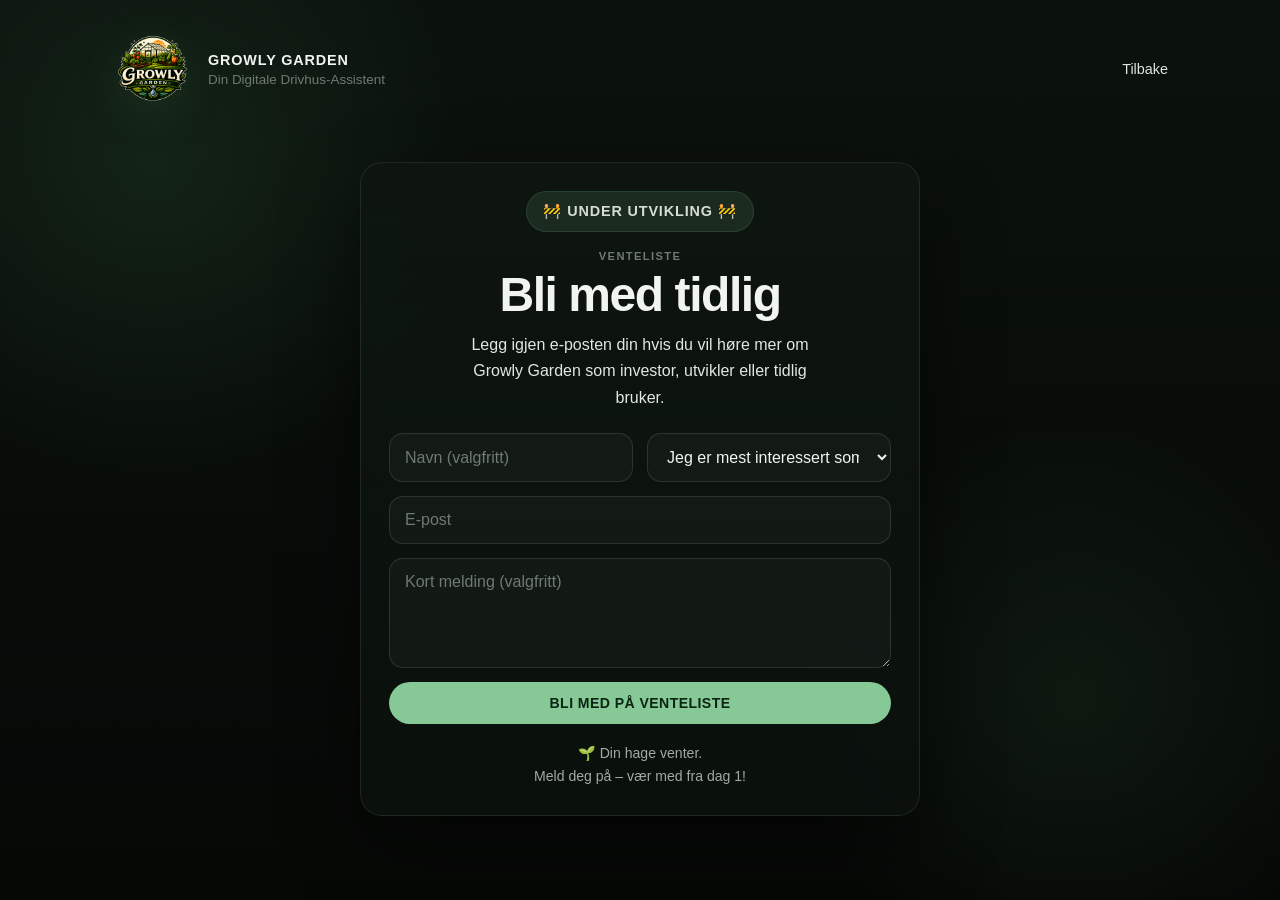
==== waitlist.html @ f8bc63e5 "Add files via upload" ====
<!DOCTYPE html>
<html lang="no">
<head>
    <meta charset="UTF-8">
    <meta name="viewport" content="width=device-width, initial-scale=1.0">
    <title>Venteliste | Growly Garden</title>
    <style>
        :root {
            --bg: #060806;
            --bg-soft: #0b120d;
            --panel: rgba(11, 17, 13, 0.88);
            --panel-strong: rgba(14, 22, 17, 0.96);
            --text: #f2f4ef;
            --muted: #a1aba2;
            --muted-soft: #6f7a72;
            --line: rgba(169, 198, 173, 0.12);
            --accent: #86c996;
            --accent-soft: rgba(134, 201, 150, 0.12);
            --shadow: 0 30px 80px rgba(0, 0, 0, 0.45);
        }

        * {
            box-sizing: border-box;
        }

        html,
        body {
            min-height: 100%;
            margin: 0;
        }

        body {
            font-family: "Avenir Next", "Segoe UI", "Helvetica Neue", Arial, sans-serif;
            color: var(--text);
            background:
                radial-gradient(circle at 12% 18%, rgba(52, 103, 62, 0.22), transparent 24%),
                radial-gradient(circle at 84% 78%, rgba(52, 103, 62, 0.16), transparent 22%),
                linear-gradient(180deg, var(--bg-soft) 0%, var(--bg) 100%);
        }

        .background-grid {
            position: fixed;
            inset: 0;
            pointer-events: none;
            opacity: 0.18;
            background:
                repeating-linear-gradient(
                    0deg,
                    transparent,
                    transparent 39px,
                    rgba(134, 201, 150, 0.04) 39px,
                    rgba(134, 201, 150, 0.04) 40px
                ),
                repeating-linear-gradient(
                    90deg,
                    transparent,
                    transparent 39px,
                    rgba(134, 201, 150, 0.04) 39px,
                    rgba(134, 201, 150, 0.04) 40px
                );
        }

        .shell {
            position: relative;
            z-index: 1;
            width: min(100%, 1120px);
            margin: 0 auto;
            padding: 28px 32px 44px;
        }

        .topbar {
            display: flex;
            justify-content: space-between;
            align-items: center;
            gap: 24px;
            margin-bottom: 52px;
        }

        .brand {
            display: flex;
            align-items: center;
            gap: 14px;
        }

        .brand-logo {
            width: 82px;
            height: 82px;
            object-fit: contain;
            filter: drop-shadow(0 12px 20px rgba(74, 127, 86, 0.16));
        }

        .brand-name,
        .brand-subtitle,
        .kicker,
        .card-label {
            margin: 0;
        }

        .brand-name {
            font-size: 0.9rem;
            font-weight: 700;
            letter-spacing: 0.06em;
            text-transform: uppercase;
        }

        .brand-subtitle {
            margin-top: 4px;
            color: var(--muted-soft);
            font-size: 0.84rem;
        }

        .back-link {
            color: #dce5dd;
            text-decoration: none;
            font-size: 0.9rem;
        }

        .back-link:hover {
            color: var(--accent);
        }

        .card {
            width: min(100%, 560px);
            margin: 0 auto;
            padding: 28px;
            border: 1px solid var(--line);
            border-radius: 22px;
            background: linear-gradient(180deg, var(--panel-strong) 0%, var(--panel) 100%);
            backdrop-filter: blur(10px);
            box-shadow: var(--shadow);
        }

        .kicker {
            display: flex;
            align-items: center;
            justify-content: center;
            width: fit-content;
            margin: 0 auto 18px;
            padding: 11px 16px;
            border-radius: 999px;
            border: 1px solid rgba(134, 201, 150, 0.14);
            background: var(--accent-soft);
            color: #d6ddd6;
            font-size: 0.9rem;
            font-weight: 700;
            letter-spacing: 0.06em;
            text-transform: uppercase;
        }

        h1 {
            margin: 0 0 12px;
            font-size: clamp(2rem, 4vw, 3rem);
            line-height: 1.04;
            letter-spacing: -0.03em;
            text-align: center;
        }

        .lead {
            margin: 0 auto 22px;
            max-width: 38ch;
            color: #e1e7e1;
            font-size: 1rem;
            line-height: 1.65;
            text-align: center;
        }

        .card-label {
            margin-bottom: 8px;
            color: var(--muted-soft);
            font-size: 0.7rem;
            font-weight: 700;
            letter-spacing: 0.12em;
            text-transform: uppercase;
            text-align: center;
        }

        form {
            display: grid;
            gap: 14px;
            margin-top: 18px;
        }

        input,
        select,
        textarea,
        button {
            font: inherit;
        }

        input,
        select,
        textarea {
            width: 100%;
            padding: 14px 15px;
            border: 1px solid rgba(169, 198, 173, 0.16);
            border-radius: 14px;
            background: rgba(255, 255, 255, 0.03);
            color: var(--text);
        }

        textarea {
            min-height: 110px;
            resize: vertical;
        }

        input::placeholder,
        textarea::placeholder {
            color: var(--muted-soft);
        }

        .grid {
            display: grid;
            grid-template-columns: repeat(2, minmax(0, 1fr));
            gap: 14px;
        }

        .primary-cta {
            display: inline-flex;
            align-items: center;
            justify-content: center;
            padding: 13px 18px;
            border: 0;
            border-radius: 999px;
            background: var(--accent);
            color: #0a2514;
            text-decoration: none;
            font-size: 0.88rem;
            font-weight: 800;
            letter-spacing: 0.03em;
            cursor: pointer;
        }

        .primary-cta:hover {
            filter: brightness(1.05);
        }

        .note {
            margin: 18px 0 0;
            color: var(--muted);
            font-size: 0.88rem;
            line-height: 1.6;
            text-align: center;
        }

        .note strong {
            color: #dce5dd;
        }

        @media (max-width: 760px) {
            .shell {
                padding: 22px 20px 34px;
            }

            .topbar {
                margin-bottom: 34px;
                flex-direction: column;
                align-items: flex-start;
            }

            .card {
                padding: 22px 18px;
            }

            .grid {
                grid-template-columns: 1fr;
            }
        }
    </style>
</head>
<body>
    <div class="background-grid"></div>

    <main class="shell">
        <header class="topbar">
            <div class="brand">
                <img class="brand-logo" src="assets/logo.png" alt="Growly Garden logo">
                <div>
                    <p class="brand-name">Growly Garden</p>
                    <p class="brand-subtitle">Din Digitale Drivhus-Assistent</p>
                </div>
            </div>

            <a class="back-link" href="index.html">Tilbake</a>
        </header>

        <section class="card">
            <p class="kicker">🚧 UNDER UTVIKLING 🚧</p>
            <p class="card-label">Venteliste</p>
            <h1>Bli med tidlig</h1>
            <p class="lead">Legg igjen e-posten din hvis du vil høre mer om Growly Garden som investor, utvikler eller tidlig bruker.</p>

            <form action="https://formspree.io/f/mojpqdan" method="POST">
                <div class="grid">
                    <input type="text" name="name" placeholder="Navn (valgfritt)">
                    <select name="interest">
                        <option value="">Jeg er mest interessert som...</option>
                        <option value="user">Tidlig Bruker</option>
                        <option value="investor">Investor</option>
                        <option value="developer">Utvikler</option>
                    </select>
                </div>

                <input type="email" name="email" placeholder="E-post" required>
                <textarea name="message" placeholder="Kort melding (valgfritt)"></textarea>
                <input type="hidden" name="_subject" value="Ny Growly Garden-registrering">
                <input type="hidden" name="_next" value="thanks.html">

                <button class="primary-cta" type="submit">BLI MED PÅ VENTELISTE</button>
            </form>

            <p class="note">🌱 Din hage venter.<br>Meld deg på – vær med fra dag 1!</p>
        </section>
    </main>
</body>
</html>
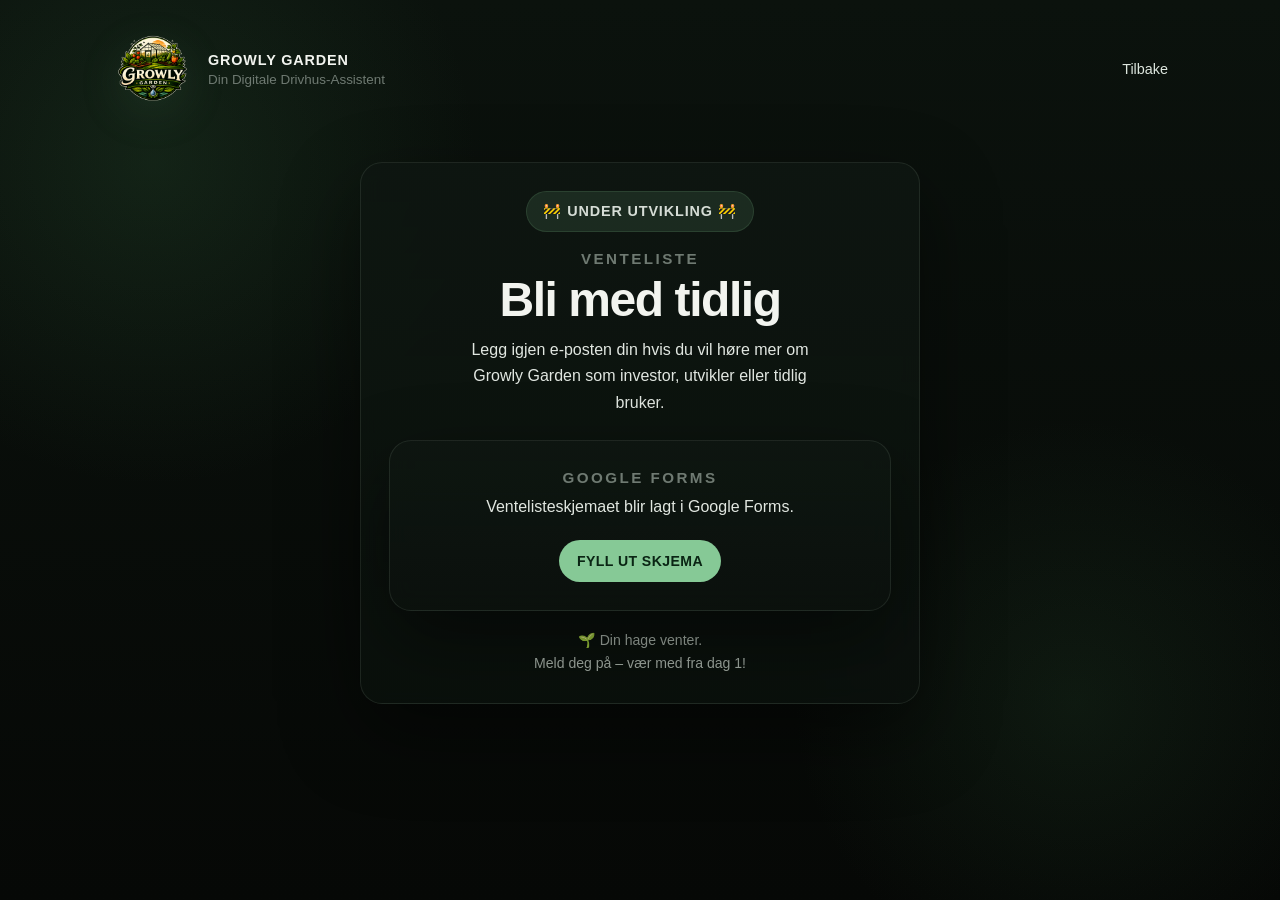
==== commit 0bb98374: "Add files via upload" ====
--- a/waitlist.html
+++ b/waitlist.html
@@ -167,9 +167,9 @@
         .card-label {
             margin-bottom: 8px;
             color: var(--muted-soft);
-            font-size: 0.7rem;
-            font-weight: 700;
-            letter-spacing: 0.12em;
+            font-size: 0.95rem;
+            font-weight: 800;
+            letter-spacing: 0.16em;
             text-transform: uppercase;
             text-align: center;
         }
@@ -246,6 +246,22 @@
             color: #dce5dd;
         }
 
+        .google-form-card {
+            margin-top: 24px;
+            text-align: center;
+        }
+
+        .google-form-card h2 {
+            margin: 8px 0 14px;
+            font-size: clamp(1.8rem, 3vw, 2.2rem);
+            line-height: 1.1;
+            text-align: center;
+        }
+
+        .google-form-card .primary-cta {
+            margin: 0 auto;
+        }
+
         @media (max-width: 760px) {
             .shell {
                 padding: 22px 20px 34px;
@@ -289,24 +305,15 @@
             <h1>Bli med tidlig</h1>
             <p class="lead">Legg igjen e-posten din hvis du vil høre mer om Growly Garden som investor, utvikler eller tidlig bruker.</p>
 
-            <form action="https://formspree.io/f/mojpqdan" method="POST">
-                <div class="grid">
-                    <input type="text" name="name" placeholder="Navn (valgfritt)">
-                    <select name="interest">
-                        <option value="">Jeg er mest interessert som...</option>
-                        <option value="user">Tidlig Bruker</option>
-                        <option value="investor">Investor</option>
-                        <option value="developer">Utvikler</option>
-                    </select>
-                </div>
-
-                <input type="email" name="email" placeholder="E-post" required>
-                <textarea name="message" placeholder="Kort melding (valgfritt)"></textarea>
-                <input type="hidden" name="_subject" value="Ny Growly Garden-registrering">
-                <input type="hidden" name="_next" value="thanks.html">
-
-                <button class="primary-cta" type="submit">BLI MED PÅ VENTELISTE</button>
-            </form>
+            <div class="card google-form-card">
+                <p class="card-label">Google Forms</p>
+                <p class="lead" style="margin-bottom: 20px;">
+                    Ventelisteskjemaet blir lagt i Google Forms.
+                </p>
+                <a class="primary-cta" href="https://docs.google.com/forms/d/e/1FAIpQLScoCOVQqIX89PsnxB8G4FW1jpk74efA-TbQoELmIVz3GpZIMQ/viewform?usp=header" target="_blank" rel="noopener noreferrer" style="display: inline-flex;">
+                    FYLL UT SKJEMA
+                </a>
+            </div>
 
             <p class="note">🌱 Din hage venter.<br>Meld deg på – vær med fra dag 1!</p>
         </section>
